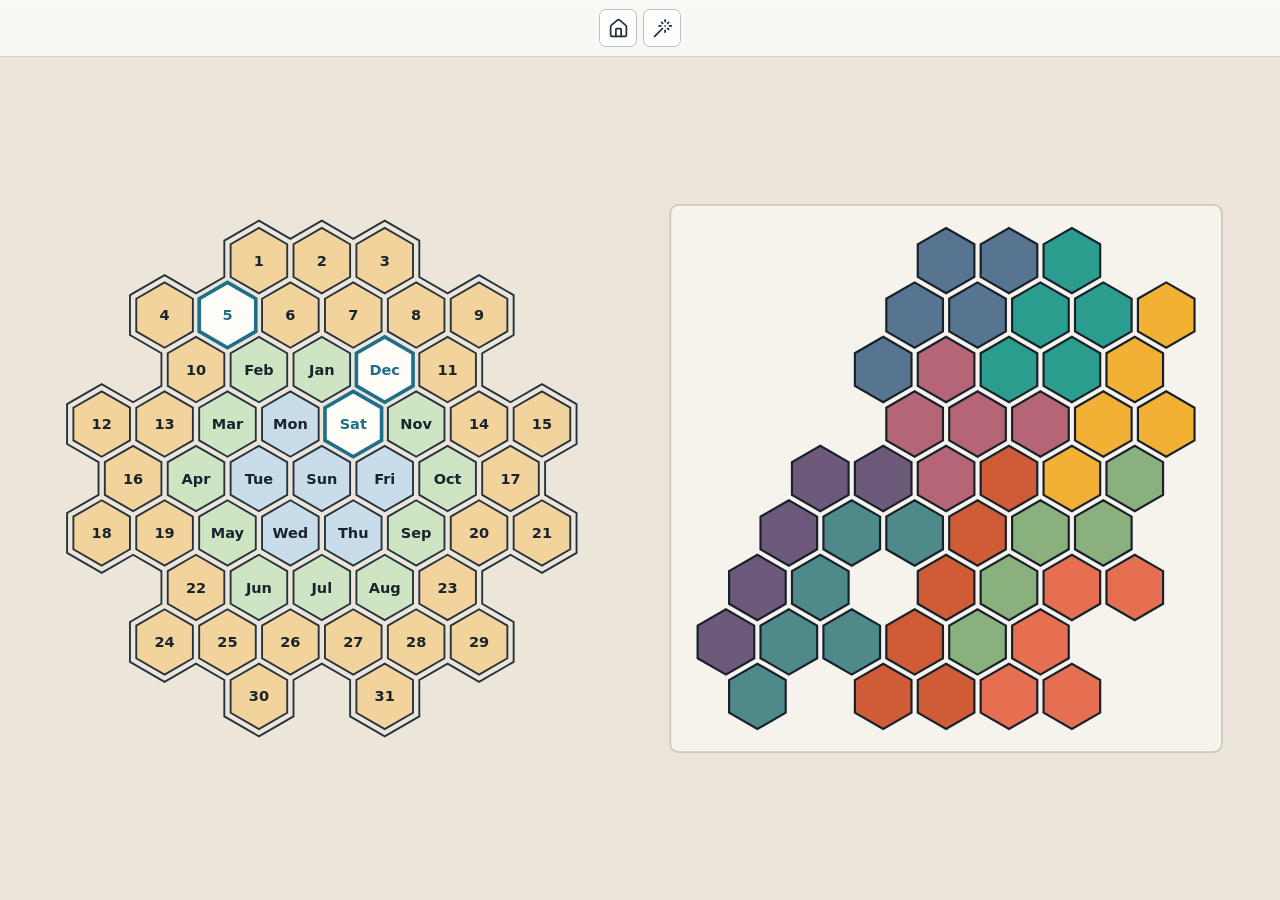
==== hex-calendar/index.html @ f898b34d "feat: add hex calendar puzzle" ====
<!doctype html>
<html lang="en">
  <head>
    <meta charset="UTF-8" />
    <meta name="viewport" content="width=device-width, initial-scale=1.0" />
    <title>Hex Calendar Puzzle</title>
    <link
      rel="icon"
      type="image/svg+xml"
      href="data:image/svg+xml,%3Csvg xmlns='http://www.w3.org/2000/svg' viewBox='0 0 24 24' fill='%23f4f1ea' stroke='%2326333e' stroke-width='2.4' stroke-linecap='round' stroke-linejoin='round'%3E%3Cpath d='M21 16V8a2 2 0 0 0-1-1.73l-7-4a2 2 0 0 0-2 0l-7 4A2 2 0 0 0 3 8v8a2 2 0 0 0 1 1.73l7 4a2 2 0 0 0 2 0l7-4A2 2 0 0 0 21 16z'/%3E%3C/svg%3E"
    />
    <link rel="stylesheet" href="./src/styles.css?v=20260627-pieceactions7" />
  </head>
  <body>
    <div id="app"></div>
    <script type="module" src="./src/main.js?v=20260627-pieceactions7"></script>
  </body>
</html>
---- hex-calendar/src/styles.css ----
:root {
  color-scheme: light;
  font-family:
    Inter, ui-sans-serif, system-ui, -apple-system, BlinkMacSystemFont, "Segoe UI",
    sans-serif;
  background: #f4f1ea;
  color: #18212a;
}

* {
  box-sizing: border-box;
}

body {
  min-width: 320px;
  min-height: 100vh;
  margin: 0;
  background:
    linear-gradient(180deg, rgba(255, 255, 255, 0.78), rgba(244, 241, 234, 0.92)),
    #f4f1ea;
}

button {
  font: inherit;
}

.app-shell {
  height: 100vh;
  display: grid;
  grid-template-rows: auto 1fr;
}

.control-strip {
  display: flex;
  justify-content: center;
  gap: 10px;
  align-items: center;
  padding: 9px 14px;
  border-bottom: 1px solid #d8d0c3;
  background: rgba(250, 248, 243, 0.94);
  box-shadow: 0 1px 0 rgba(255, 255, 255, 0.8) inset;
}

.tool-controls {
  display: flex;
  gap: 6px;
  align-items: center;
}

.tool-controls button {
  width: 38px;
  height: 38px;
  display: grid;
  place-items: center;
  border: 1px solid #b8c0c8;
  border-radius: 7px;
  background: #ffffff;
  color: #22303b;
  cursor: pointer;
}

.tool-controls button:hover {
  background: #eef4f4;
  border-color: #7f9498;
}

.tool-controls button:active {
  transform: translateY(1px);
}

.tool-controls svg {
  width: 21px;
  height: 21px;
  fill: none;
  stroke: currentColor;
  stroke-width: 2;
  stroke-linecap: round;
  stroke-linejoin: round;
}

.game-surface {
  min-height: 0;
  overflow: auto;
  background: #ece6da;
}

#game-svg {
  display: block;
  width: 100%;
  min-width: 760px;
  height: 100%;
  min-height: 650px;
  touch-action: none;
  user-select: none;
}

.svg-bg {
  fill: #ece6da;
}

.tray-zone {
  fill: rgba(255, 255, 255, 0.48);
  stroke: #d1c7b8;
  stroke-width: var(--tray-stroke, 1.5px);
}

.board-cell {
  stroke: #26333e;
  stroke-width: var(--board-stroke, 1.55px);
  cursor: pointer;
}

.board-outline {
  pointer-events: none;
  fill: none;
  stroke: #26333e;
  stroke-width: var(--board-stroke, 1.55px);
}

.board-outline.complete {
  stroke: #1f7a4d;
  stroke-width: var(--complete-outline-stroke, 4px);
}

.board-cell.weekday {
  fill: #c8dce9;
}

.board-cell.month {
  fill: #cfe4c2;
}

.board-cell.date {
  fill: #f2d39c;
}

.board-cell.window-cell {
  fill: #fffdf7;
  stroke: #1f6f8b;
  stroke-width: var(--window-stroke, 3px);
}

.cell-label {
  pointer-events: none;
  text-anchor: middle;
  font-size: var(--cell-font, 12px);
  font-weight: 700;
  fill: #19242f;
}

.window-label {
  fill: #1f6f8b;
}

.piece {
  cursor: grab;
  transform-box: fill-box;
  transform-origin: center;
}

.piece:active {
  cursor: grabbing;
}

.piece.dragging {
  filter: url("#piece-shadow");
  transform: translateY(var(--piece-lift, -7px));
}

.piece-cell {
  stroke: #17212b;
  stroke-width: var(--piece-stroke, 1.8px);
}

.selection-cell {
  pointer-events: none;
  fill: none;
  stroke: #1f6f8b;
  stroke-width: var(--piece-selected-stroke, 3.6px);
  stroke-linejoin: round;
}

.piece.selected .piece-cell {
  stroke: #101820;
  stroke-width: var(--piece-stroke, 1.8px);
}

.piece.invalid .piece-cell {
  stroke: #b3261e;
  stroke-width: var(--piece-active-stroke, 3px);
}

.piece-action-toolbar {
  filter: drop-shadow(0 5px 10px rgba(23, 33, 43, 0.22));
}

.piece-action-button {
  cursor: pointer;
}

.piece-action-hit {
  fill: rgba(255, 253, 247, 0.86);
  stroke: rgba(38, 51, 62, 0.42);
  stroke-width: 1.4px;
}

.piece-action-button:hover .piece-action-hit {
  fill: rgba(238, 244, 244, 0.94);
  stroke: rgba(31, 111, 139, 0.72);
}

.piece-action-button:active .piece-action-hit {
  fill: rgba(218, 231, 230, 0.96);
}

.piece-action-icon {
  pointer-events: none;
  fill: none;
  stroke: #1d2a34;
  stroke-width: 2.4;
  stroke-linecap: round;
  stroke-linejoin: round;
}

.load-error {
  min-height: 100vh;
  display: grid;
  place-items: center;
  padding: 24px;
  color: #a23a32;
  font-weight: 700;
}

@media (max-width: 820px) {
  .control-strip {
    gap: 10px;
    justify-content: center;
    padding: 8px 12px;
  }

  .tool-controls {
    justify-content: center;
  }

  #game-svg {
    min-width: 0;
    height: 100%;
    min-height: 680px;
  }
}
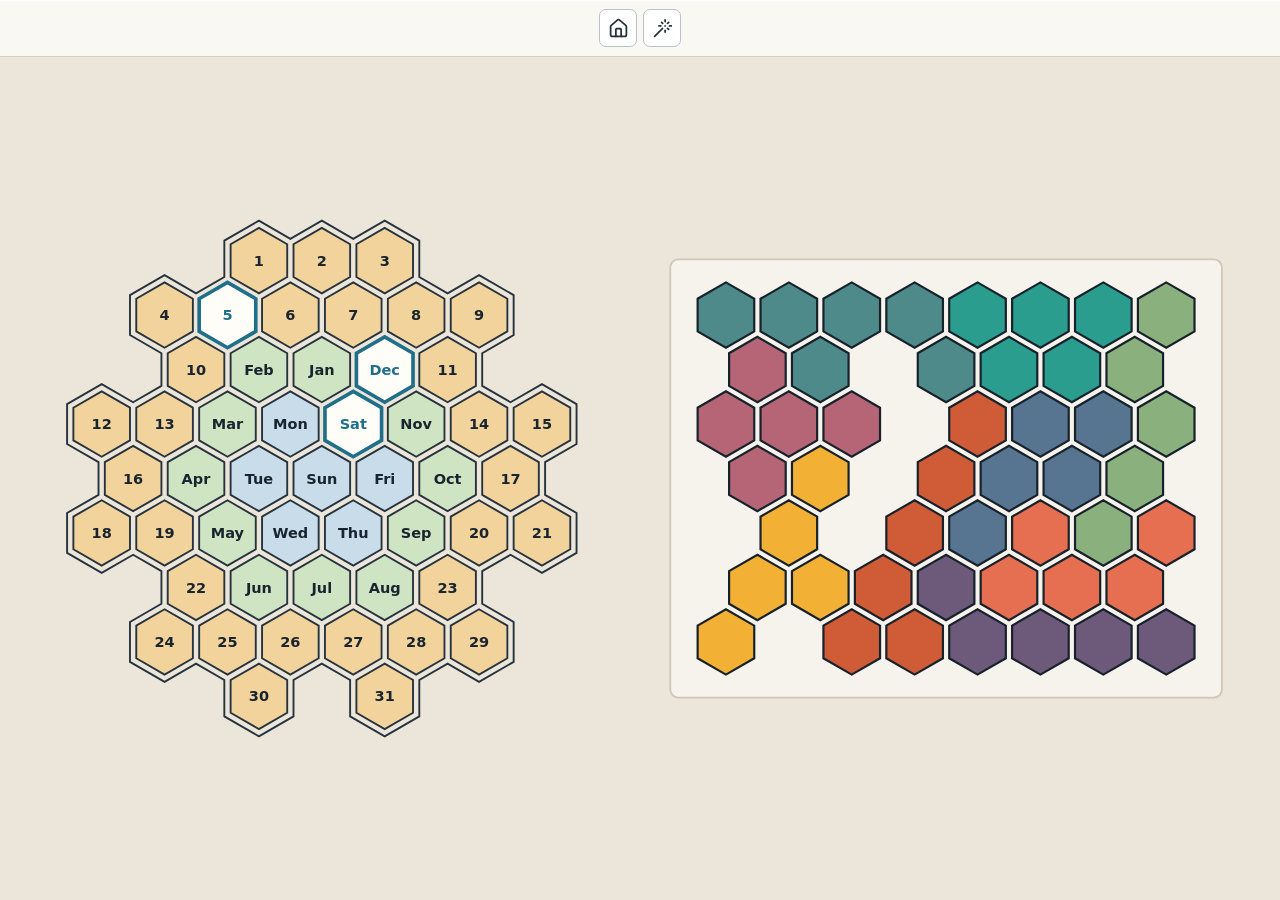
==== commit 9865e59a: "fix: compact hex calendar tray" ====
--- a/hex-calendar/index.html
+++ b/hex-calendar/index.html
@@ -9,10 +9,10 @@
       type="image/svg+xml"
       href="data:image/svg+xml,%3Csvg xmlns='http://www.w3.org/2000/svg' viewBox='0 0 24 24' fill='%23f4f1ea' stroke='%2326333e' stroke-width='2.4' stroke-linecap='round' stroke-linejoin='round'%3E%3Cpath d='M21 16V8a2 2 0 0 0-1-1.73l-7-4a2 2 0 0 0-2 0l-7 4A2 2 0 0 0 3 8v8a2 2 0 0 0 1 1.73l7 4a2 2 0 0 0 2 0l7-4A2 2 0 0 0 21 16z'/%3E%3C/svg%3E"
     />
-    <link rel="stylesheet" href="./src/styles.css?v=20260627-pieceactions7" />
+    <link rel="stylesheet" href="./src/styles.css?v=20260628-scroll1" />
   </head>
   <body>
     <div id="app"></div>
-    <script type="module" src="./src/main.js?v=20260627-pieceactions7"></script>
+    <script type="module" src="./src/main.js?v=20260628-traypack1"></script>
   </body>
 </html>
--- a/hex-calendar/src/styles.css
+++ b/hex-calendar/src/styles.css
@@ -57,15 +57,28 @@
   background: #ffffff;
   color: #22303b;
   cursor: pointer;
-}
-
-.tool-controls button:hover {
-  background: #eef4f4;
-  border-color: #7f9498;
+  touch-action: manipulation;
+  -webkit-tap-highlight-color: transparent;
+}
+
+.tool-controls button:focus {
+  outline: none;
+}
+
+.tool-controls button:focus-visible {
+  outline: 2px solid #1f6f8b;
+  outline-offset: 2px;
 }
 
 .tool-controls button:active {
   transform: translateY(1px);
+}
+
+@media (hover: hover) and (pointer: fine) {
+  .tool-controls button:hover {
+    background: #eef4f4;
+    border-color: #7f9498;
+  }
 }
 
 .tool-controls svg {
@@ -81,6 +94,7 @@
 .game-surface {
   min-height: 0;
   overflow: auto;
+  -webkit-overflow-scrolling: touch;
   background: #ece6da;
 }
 
@@ -90,7 +104,7 @@
   min-width: 760px;
   height: 100%;
   min-height: 650px;
-  touch-action: none;
+  touch-action: pan-y;
   user-select: none;
 }
 
@@ -154,6 +168,7 @@
 
 .piece {
   cursor: grab;
+  touch-action: none;
   transform-box: fill-box;
   transform-origin: center;
 }
@@ -196,6 +211,7 @@
 
 .piece-action-button {
   cursor: pointer;
+  touch-action: none;
 }
 
 .piece-action-hit {
@@ -204,13 +220,15 @@
   stroke-width: 1.4px;
 }
 
-.piece-action-button:hover .piece-action-hit {
-  fill: rgba(238, 244, 244, 0.94);
-  stroke: rgba(31, 111, 139, 0.72);
-}
-
 .piece-action-button:active .piece-action-hit {
   fill: rgba(218, 231, 230, 0.96);
+}
+
+@media (hover: hover) and (pointer: fine) {
+  .piece-action-button:hover .piece-action-hit {
+    fill: rgba(238, 244, 244, 0.94);
+    stroke: rgba(31, 111, 139, 0.72);
+  }
 }
 
 .piece-action-icon {
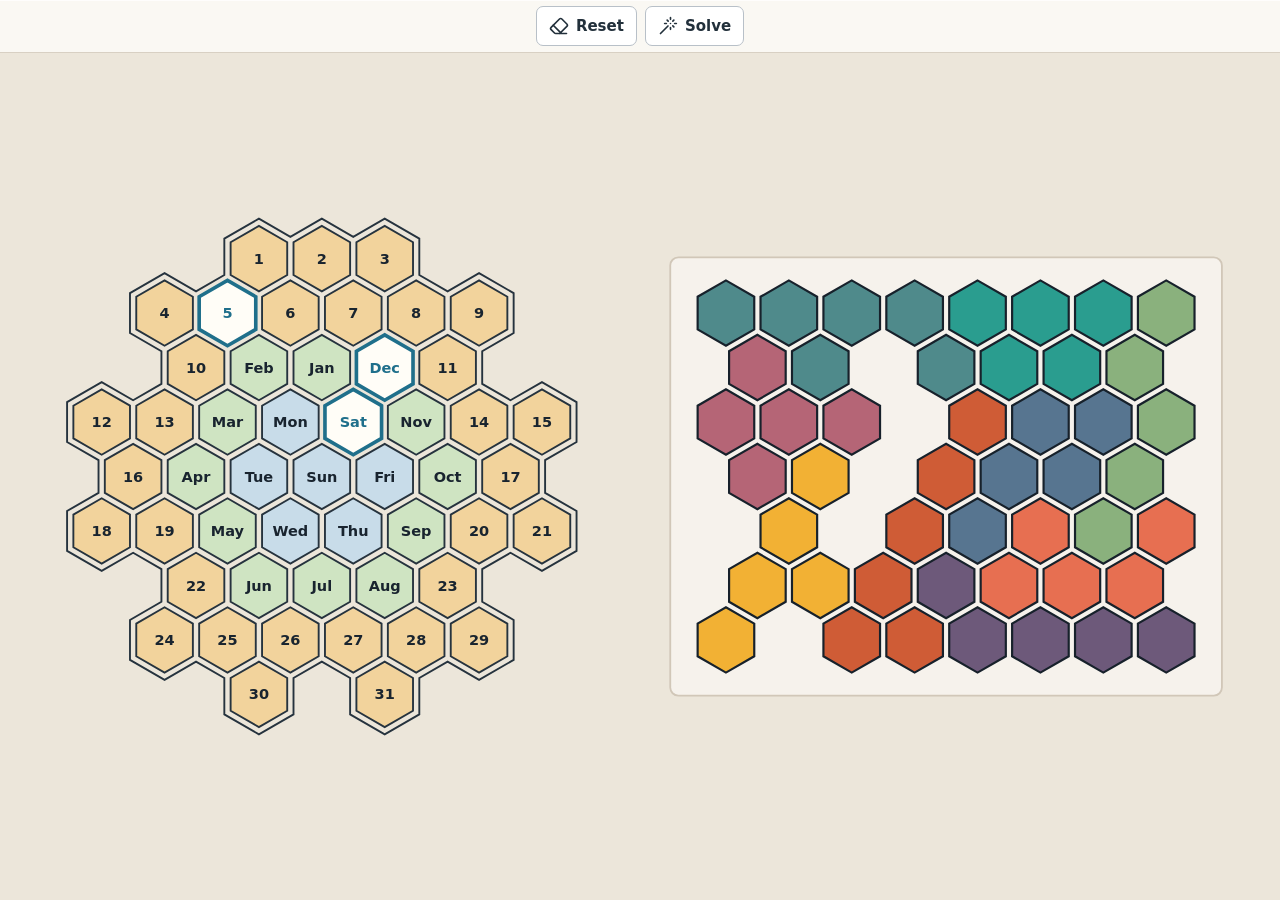
==== commit 2e522e8f: "fix: clarify puzzle controls" ====
--- a/hex-calendar/index.html
+++ b/hex-calendar/index.html
@@ -9,10 +9,10 @@
       type="image/svg+xml"
       href="data:image/svg+xml,%3Csvg xmlns='http://www.w3.org/2000/svg' viewBox='0 0 24 24' fill='%23f4f1ea' stroke='%2326333e' stroke-width='2.4' stroke-linecap='round' stroke-linejoin='round'%3E%3Cpath d='M21 16V8a2 2 0 0 0-1-1.73l-7-4a2 2 0 0 0-2 0l-7 4A2 2 0 0 0 3 8v8a2 2 0 0 0 1 1.73l7 4a2 2 0 0 0 2 0l7-4A2 2 0 0 0 21 16z'/%3E%3C/svg%3E"
     />
-    <link rel="stylesheet" href="./src/styles.css?v=20260628-scroll1" />
+    <link rel="stylesheet" href="./src/styles.css?v=20260628-buttonmetrics1" />
   </head>
   <body>
     <div id="app"></div>
-    <script type="module" src="./src/main.js?v=20260628-traypack1"></script>
+    <script type="module" src="./src/main.js?v=20260628-textbuttons2"></script>
   </body>
 </html>
--- a/hex-calendar/src/styles.css
+++ b/hex-calendar/src/styles.css
@@ -1,8 +1,8 @@
 :root {
   color-scheme: light;
   font-family:
-    Inter, ui-sans-serif, system-ui, -apple-system, BlinkMacSystemFont, "Segoe UI",
-    sans-serif;
+    -apple-system, BlinkMacSystemFont, "SF Pro Text", "Segoe UI", ui-sans-serif,
+    system-ui, sans-serif;
   background: #f4f1ea;
   color: #18212a;
 }
@@ -35,7 +35,7 @@
   justify-content: center;
   gap: 10px;
   align-items: center;
-  padding: 9px 14px;
+  padding: 6px 14px;
   border-bottom: 1px solid #d8d0c3;
   background: rgba(250, 248, 243, 0.94);
   box-shadow: 0 1px 0 rgba(255, 255, 255, 0.8) inset;
@@ -43,21 +43,27 @@
 
 .tool-controls {
   display: flex;
-  gap: 6px;
+  gap: 8px;
   align-items: center;
 }
 
 .tool-controls button {
-  width: 38px;
-  height: 38px;
-  display: grid;
-  place-items: center;
+  height: 40px;
+  display: inline-flex;
+  align-items: center;
+  justify-content: center;
+  gap: 7px;
+  padding: 0 12px;
   border: 1px solid #b8c0c8;
   border-radius: 7px;
   background: #ffffff;
   color: #22303b;
   cursor: pointer;
+  font-size: 15px;
+  font-weight: 600;
+  line-height: 1;
   touch-action: manipulation;
+  white-space: nowrap;
   -webkit-tap-highlight-color: transparent;
 }
 
@@ -82,8 +88,8 @@
 }
 
 .tool-controls svg {
-  width: 21px;
-  height: 21px;
+  width: 20px;
+  height: 20px;
   fill: none;
   stroke: currentColor;
   stroke-width: 2;
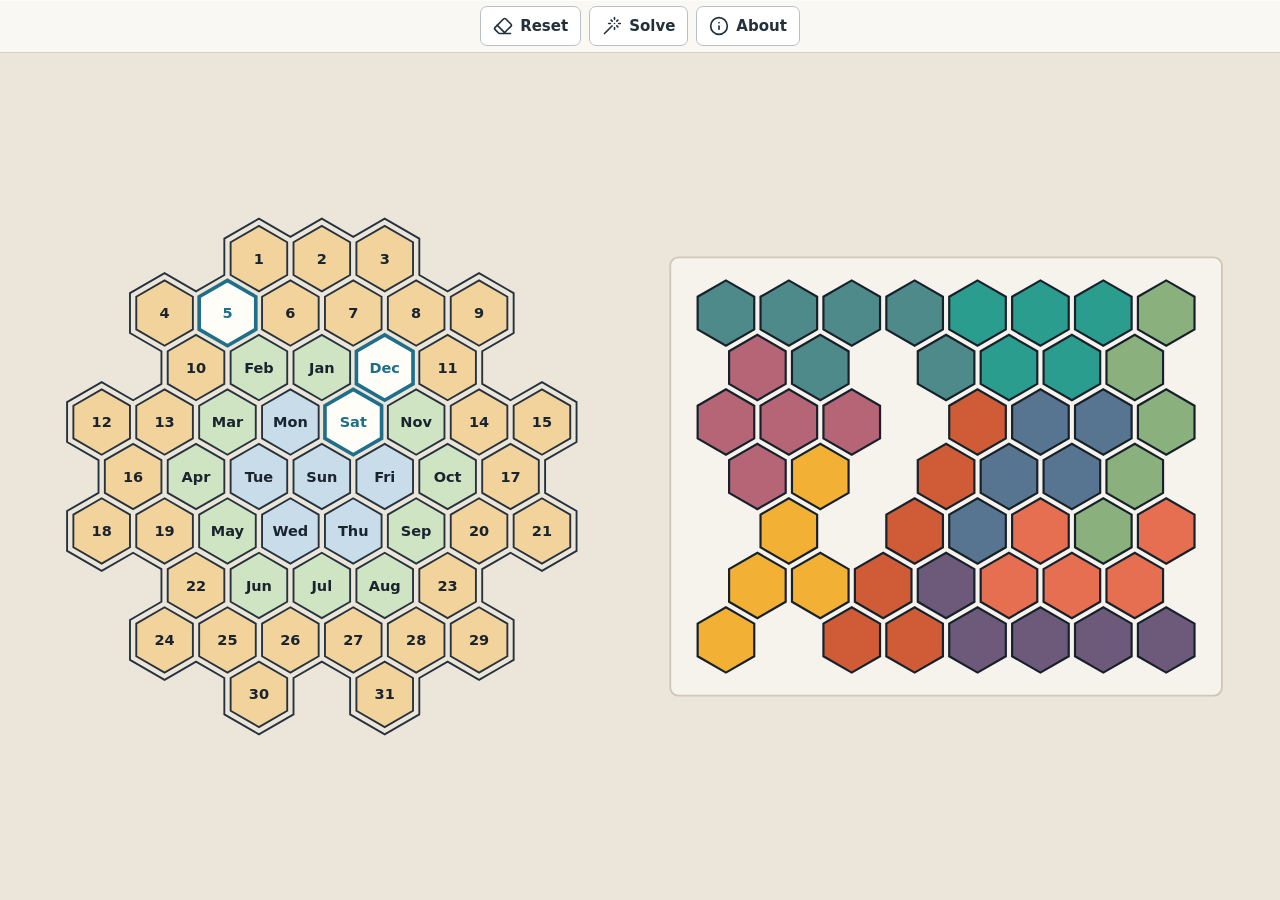
==== commit 405bc6a5: "feat: add about dialog" ====
--- a/hex-calendar/index.html
+++ b/hex-calendar/index.html
@@ -9,10 +9,10 @@
       type="image/svg+xml"
       href="data:image/svg+xml,%3Csvg xmlns='http://www.w3.org/2000/svg' viewBox='0 0 24 24' fill='%23f4f1ea' stroke='%2326333e' stroke-width='2.4' stroke-linecap='round' stroke-linejoin='round'%3E%3Cpath d='M21 16V8a2 2 0 0 0-1-1.73l-7-4a2 2 0 0 0-2 0l-7 4A2 2 0 0 0 3 8v8a2 2 0 0 0 1 1.73l7 4a2 2 0 0 0 2 0l7-4A2 2 0 0 0 21 16z'/%3E%3C/svg%3E"
     />
-    <link rel="stylesheet" href="./src/styles.css?v=20260628-buttonmetrics1" />
+    <link rel="stylesheet" href="./src/styles.css?v=20260628-about1" />
   </head>
   <body>
     <div id="app"></div>
-    <script type="module" src="./src/main.js?v=20260628-textbuttons2"></script>
+    <script type="module" src="./src/main.js?v=20260628-about1"></script>
   </body>
 </html>
--- a/hex-calendar/src/styles.css
+++ b/hex-calendar/src/styles.css
@@ -97,6 +97,109 @@
   stroke-linejoin: round;
 }
 
+.about-modal[hidden] {
+  display: none;
+}
+
+.about-modal {
+  position: fixed;
+  inset: 0;
+  z-index: 10;
+  display: grid;
+  place-items: center;
+  padding: 22px;
+}
+
+.about-backdrop {
+  position: absolute;
+  inset: 0;
+  background: rgba(24, 33, 42, 0.32);
+}
+
+.about-panel {
+  position: relative;
+  width: min(360px, 100%);
+  padding: 28px 26px 24px;
+  border: 1px solid #d1c7b8;
+  border-radius: 8px;
+  background: rgba(255, 253, 247, 0.98);
+  color: #18212a;
+  box-shadow: 0 18px 50px rgba(24, 33, 42, 0.22);
+  text-align: center;
+}
+
+.about-close {
+  position: absolute;
+  top: 10px;
+  right: 10px;
+  width: 32px;
+  height: 32px;
+  display: grid;
+  place-items: center;
+  border: 1px solid transparent;
+  border-radius: 7px;
+  background: transparent;
+  color: #22303b;
+  cursor: pointer;
+}
+
+.about-close:focus {
+  outline: none;
+}
+
+.about-close:focus-visible {
+  outline: 2px solid #1f6f8b;
+  outline-offset: 2px;
+}
+
+.about-close svg {
+  width: 19px;
+  height: 19px;
+  fill: none;
+  stroke: currentColor;
+  stroke-width: 2;
+  stroke-linecap: round;
+  stroke-linejoin: round;
+}
+
+@media (hover: hover) and (pointer: fine) {
+  .about-close:hover {
+    background: #eef4f4;
+    border-color: #b8c0c8;
+  }
+}
+
+.about-logo {
+  width: 76px;
+  height: 76px;
+  margin: 0 auto 16px;
+  display: block;
+}
+
+.about-panel h1 {
+  margin: 0 34px 10px;
+  font-size: 20px;
+  font-weight: 700;
+  line-height: 1.2;
+}
+
+.about-panel p {
+  margin: 0 auto;
+  max-width: 280px;
+  font-size: 14px;
+  line-height: 1.45;
+  color: #46525d;
+}
+
+.about-panel p + p {
+  margin-top: 8px;
+}
+
+.about-credit {
+  color: #1f2d38;
+  font-weight: 600;
+}
+
 .game-surface {
   min-height: 0;
   overflow: auto;
